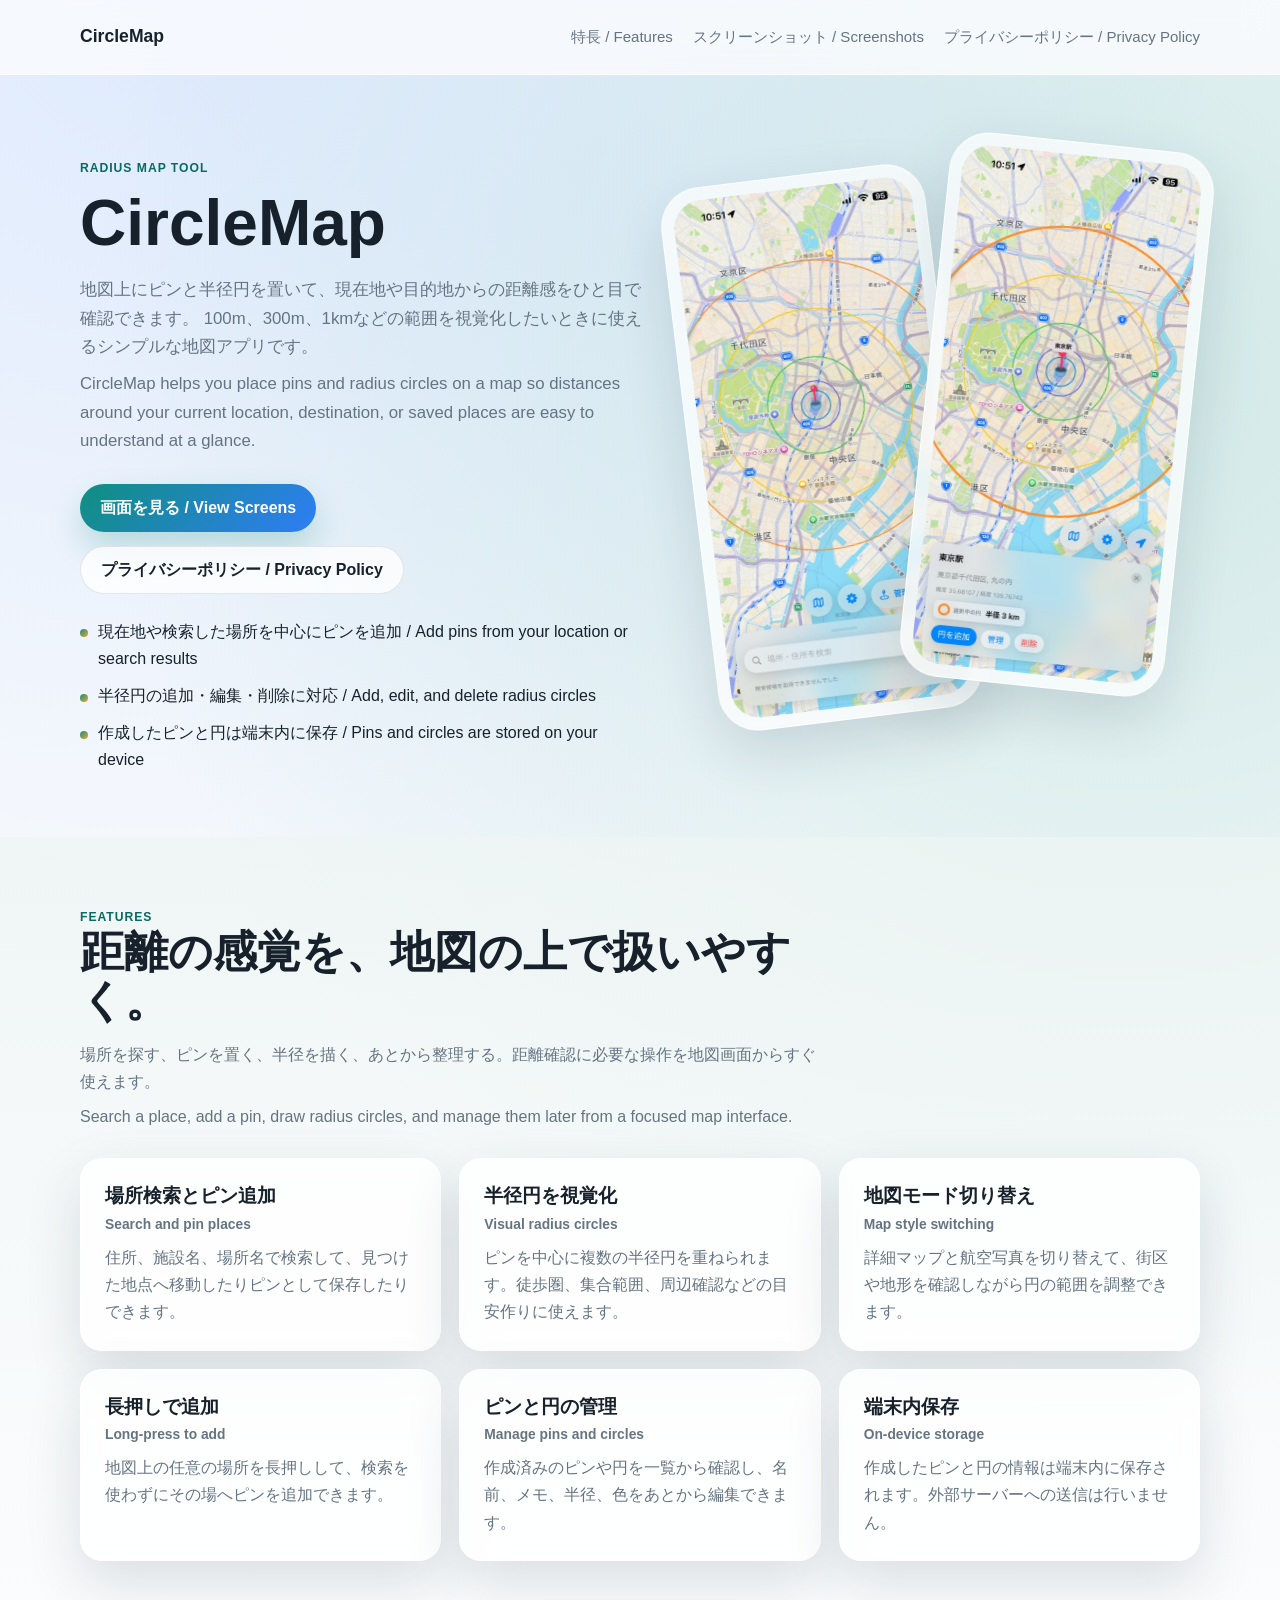
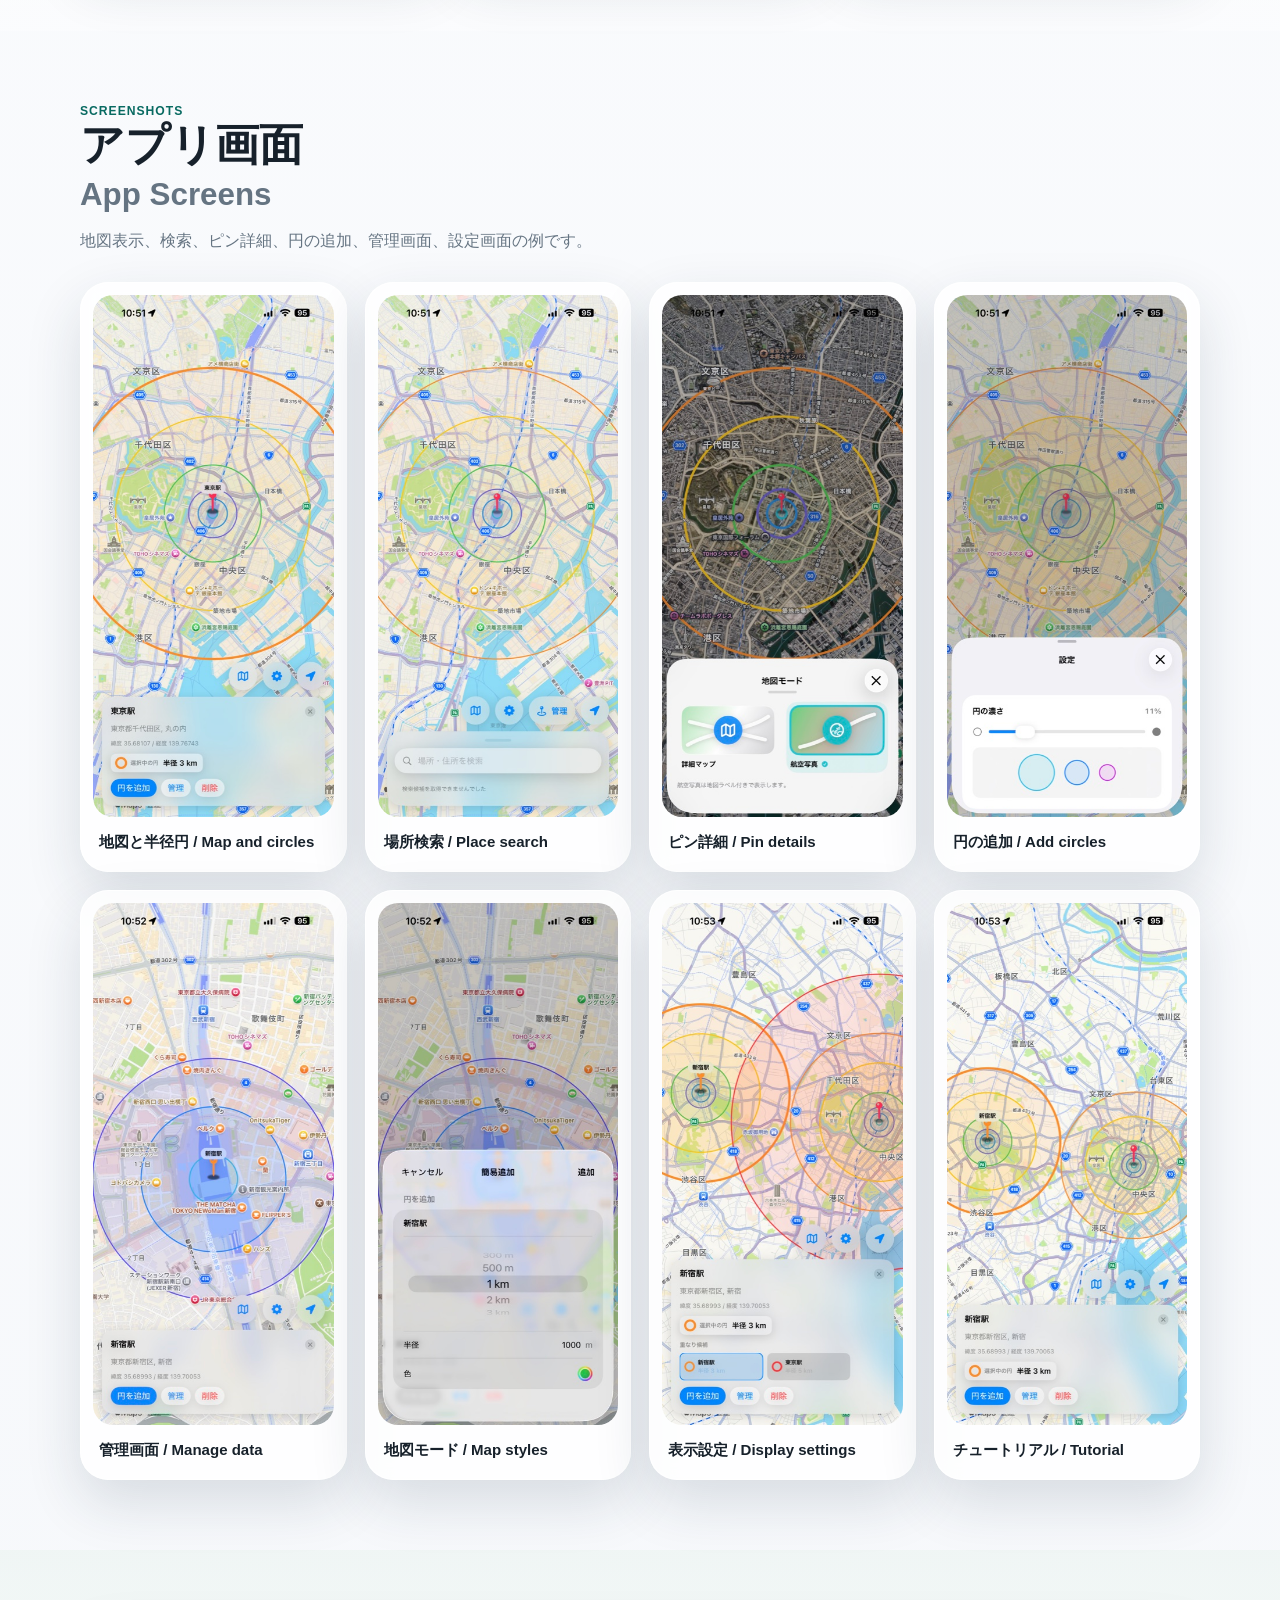
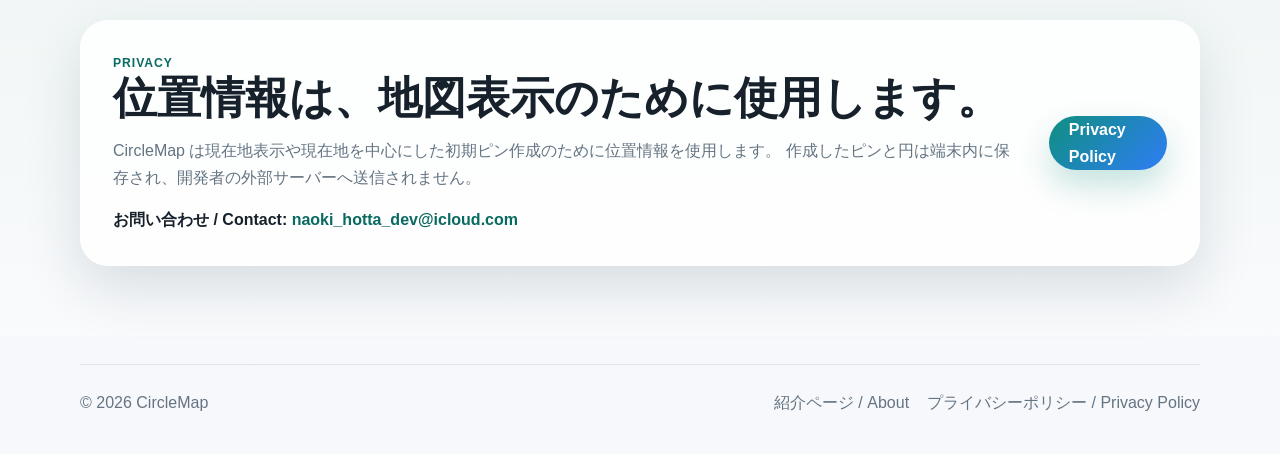
==== CircleMap/index.html @ 69ee6335 "初回コミット" ====
<!DOCTYPE html>
<html lang="ja">
  <head>
    <meta charset="UTF-8" />
    <meta name="viewport" content="width=device-width, initial-scale=1.0" />
    <title>CircleMap | 地図に半径円を描いて距離感をつかむアプリ</title>
    <meta
      name="description"
      content="CircleMapは、地図上にピンと半径円を配置して、目的地や現在地からの距離感を視覚的に把握できるiPhoneアプリです。"
    />
    <link rel="stylesheet" href="./styles.css" />
  </head>
  <body>
    <header class="site-header">
      <div class="container nav">
        <a class="brand" href="./index.html">CircleMap</a>
        <nav class="nav-links" aria-label="主要リンク">
          <a href="#features">特長 / Features</a>
          <a href="#screenshots">スクリーンショット / Screenshots</a>
          <a href="./privacy.html">プライバシーポリシー / Privacy Policy</a>
        </nav>
      </div>
    </header>

    <main>
      <section class="hero">
        <div class="container hero-grid">
          <div>
            <p class="eyebrow">Radius Map Tool</p>
            <h1>CircleMap</h1>
            <p class="lead">
              地図上にピンと半径円を置いて、現在地や目的地からの距離感をひと目で確認できます。
              100m、300m、1kmなどの範囲を視覚化したいときに使えるシンプルな地図アプリです。
              <span class="en-block">
                CircleMap helps you place pins and radius circles on a map so distances around your current location,
                destination, or saved places are easy to understand at a glance.
              </span>
            </p>
            <div class="cta-row">
              <a class="button primary" href="#screenshots">画面を見る / View Screens</a>
              <a class="button secondary" href="./privacy.html">プライバシーポリシー / Privacy Policy</a>
            </div>
            <ul class="quick-points">
              <li>現在地や検索した場所を中心にピンを追加 / Add pins from your location or search results</li>
              <li>半径円の追加・編集・削除に対応 / Add, edit, and delete radius circles</li>
              <li>作成したピンと円は端末内に保存 / Pins and circles are stored on your device</li>
            </ul>
          </div>

          <div class="phone-stage" aria-hidden="true">
            <figure class="phone back">
              <img src="./assets/search.jpg" alt="" />
            </figure>
            <figure class="phone front">
              <img src="./assets/overview.jpg" alt="" />
            </figure>
          </div>
        </div>
      </section>

      <section class="section alt" id="features">
        <div class="container">
          <div class="section-heading">
            <p class="eyebrow">Features</p>
            <h2>距離の感覚を、地図の上で扱いやすく。</h2>
            <p class="section-copy">
              場所を探す、ピンを置く、半径を描く、あとから整理する。距離確認に必要な操作を地図画面からすぐ使えます。
              <span class="en-block">
                Search a place, add a pin, draw radius circles, and manage them later from a focused map interface.
              </span>
            </p>
          </div>

          <div class="feature-grid">
            <article class="feature-card">
              <h3>場所検索とピン追加 <span class="en-inline">Search and pin places</span></h3>
              <p>
                住所、施設名、場所名で検索して、見つけた地点へ移動したりピンとして保存したりできます。
              </p>
            </article>
            <article class="feature-card">
              <h3>半径円を視覚化 <span class="en-inline">Visual radius circles</span></h3>
              <p>
                ピンを中心に複数の半径円を重ねられます。徒歩圏、集合範囲、周辺確認などの目安作りに使えます。
              </p>
            </article>
            <article class="feature-card">
              <h3>地図モード切り替え <span class="en-inline">Map style switching</span></h3>
              <p>
                詳細マップと航空写真を切り替えて、街区や地形を確認しながら円の範囲を調整できます。
              </p>
            </article>
            <article class="feature-card">
              <h3>長押しで追加 <span class="en-inline">Long-press to add</span></h3>
              <p>
                地図上の任意の場所を長押しして、検索を使わずにその場へピンを追加できます。
              </p>
            </article>
            <article class="feature-card">
              <h3>ピンと円の管理 <span class="en-inline">Manage pins and circles</span></h3>
              <p>
                作成済みのピンや円を一覧から確認し、名前、メモ、半径、色をあとから編集できます。
              </p>
            </article>
            <article class="feature-card">
              <h3>端末内保存 <span class="en-inline">On-device storage</span></h3>
              <p>
                作成したピンと円の情報は端末内に保存されます。外部サーバーへの送信は行いません。
              </p>
            </article>
          </div>
        </div>
      </section>

      <section class="section" id="screenshots">
        <div class="container">
          <div class="section-heading">
            <p class="eyebrow">Screenshots</p>
            <h2>アプリ画面 <span class="en-inline">App Screens</span></h2>
            <p class="section-copy">
              地図表示、検索、ピン詳細、円の追加、管理画面、設定画面の例です。
            </p>
          </div>

          <div class="gallery">
            <figure class="shot-card">
              <img src="./assets/overview.jpg" alt="地図上にピンと半径円を表示しているCircleMapのメイン画面" />
              <figcaption>地図と半径円 / Map and circles</figcaption>
            </figure>
            <figure class="shot-card">
              <img src="./assets/search.jpg" alt="場所検索の候補を表示している画面" />
              <figcaption>場所検索 / Place search</figcaption>
            </figure>
            <figure class="shot-card">
              <img src="./assets/pin-detail.jpg" alt="ピン詳細カードと半径円の操作画面" />
              <figcaption>ピン詳細 / Pin details</figcaption>
            </figure>
            <figure class="shot-card">
              <img src="./assets/circle-add.jpg" alt="半径円を追加する画面" />
              <figcaption>円の追加 / Add circles</figcaption>
            </figure>
            <figure class="shot-card">
              <img src="./assets/manage.jpg" alt="ピンと円の管理画面" />
              <figcaption>管理画面 / Manage data</figcaption>
            </figure>
            <figure class="shot-card">
              <img src="./assets/map-mode.jpg" alt="地図モードを選択する画面" />
              <figcaption>地図モード / Map styles</figcaption>
            </figure>
            <figure class="shot-card">
              <img src="./assets/settings.jpg" alt="円の表示設定画面" />
              <figcaption>表示設定 / Display settings</figcaption>
            </figure>
            <figure class="shot-card">
              <img src="./assets/tutorial.jpg" alt="初回チュートリアル画面" />
              <figcaption>チュートリアル / Tutorial</figcaption>
            </figure>
          </div>
        </div>
      </section>

      <section class="section alt">
        <div class="container info-row">
          <div>
            <p class="eyebrow">Privacy</p>
            <h2>位置情報は、地図表示のために使用します。</h2>
            <p class="section-copy">
              CircleMap は現在地表示や現在地を中心にした初期ピン作成のために位置情報を使用します。
              作成したピンと円は端末内に保存され、開発者の外部サーバーへ送信されません。
            </p>
            <p class="contact-line">
              お問い合わせ / Contact: <a href="mailto:naoki_hotta_dev@icloud.com">naoki_hotta_dev@icloud.com</a>
            </p>
          </div>
          <a class="button primary" href="./privacy.html">Privacy Policy</a>
        </div>
      </section>
    </main>

    <footer class="site-footer">
      <div class="container footer-row">
        <p>© 2026 CircleMap</p>
        <div class="footer-links">
          <a href="./index.html">紹介ページ / About</a>
          <a href="./privacy.html">プライバシーポリシー / Privacy Policy</a>
        </div>
      </div>
    </footer>
  </body>
</html>
---- CircleMap/styles.css ----
:root {
  --bg: #f6f8fb;
  --surface: #ffffff;
  --surface-soft: #eef5f3;
  --text: #17212b;
  --muted: #657482;
  --line: rgba(23, 33, 43, 0.1);
  --primary: #0f8f7f;
  --primary-dark: #086a61;
  --accent: #2f7df6;
  --warning: #f0a529;
  --shadow: 0 22px 56px rgba(28, 53, 70, 0.14);
  --container: 1120px;
}

* {
  box-sizing: border-box;
}

html {
  scroll-behavior: smooth;
}

body {
  margin: 0;
  font-family: "Hiragino Sans", "Noto Sans JP", "Yu Gothic", -apple-system, BlinkMacSystemFont, sans-serif;
  color: var(--text);
  background:
    radial-gradient(circle at 12% 0%, rgba(47, 125, 246, 0.14), transparent 28%),
    radial-gradient(circle at 88% 10%, rgba(15, 143, 127, 0.18), transparent 30%),
    linear-gradient(180deg, #fbfcfe 0%, var(--bg) 100%);
  line-height: 1.7;
}

a {
  color: inherit;
  text-decoration: none;
}

img {
  display: block;
  max-width: 100%;
}

.container {
  width: min(calc(100% - 40px), var(--container));
  margin: 0 auto;
}

.narrow {
  width: min(calc(100% - 40px), 820px);
}

.site-header {
  position: sticky;
  top: 0;
  z-index: 10;
  background: rgba(251, 252, 254, 0.82);
  border-bottom: 1px solid rgba(255, 255, 255, 0.85);
  backdrop-filter: blur(16px);
}

.nav,
.nav-links,
.hero-grid,
.cta-row,
.info-row,
.footer-row {
  display: flex;
  align-items: center;
}

.nav {
  min-height: 74px;
  justify-content: space-between;
  gap: 24px;
}

.brand {
  font-size: 1.1rem;
  font-weight: 800;
}

.nav-links {
  gap: 20px;
  color: var(--muted);
  font-size: 0.94rem;
}

.nav-links a:hover,
.footer-links a:hover {
  color: var(--primary);
}

.hero {
  padding: 66px 0 46px;
}

.hero-grid {
  display: grid;
  grid-template-columns: 1.05fr 0.95fr;
  gap: 44px;
}

.eyebrow,
.policy-date {
  margin: 0;
  color: var(--primary-dark);
  font-size: 0.76rem;
  font-weight: 800;
  letter-spacing: 0.08em;
  text-transform: uppercase;
}

h1,
h2,
h3,
p,
figure,
ul {
  margin: 0;
}

h1 {
  margin-top: 12px;
  font-size: clamp(2.55rem, 5vw, 4.8rem);
  line-height: 1.02;
}

h2 {
  font-size: clamp(1.75rem, 3.4vw, 3rem);
  line-height: 1.14;
}

h3 {
  font-size: 1.2rem;
  line-height: 1.35;
}

.lead {
  margin-top: 20px;
  color: var(--muted);
  font-size: 1.05rem;
}

.en-block,
.en-inline,
.policy-card p {
  color: var(--muted);
}

.en-block {
  display: block;
  margin-top: 8px;
}

.en-inline {
  display: block;
  margin-top: 6px;
  font-size: 0.72em;
  font-weight: 700;
}

.cta-row {
  gap: 14px;
  flex-wrap: wrap;
  margin-top: 28px;
}

.button {
  display: inline-flex;
  align-items: center;
  justify-content: center;
  min-height: 48px;
  padding: 0 20px;
  border-radius: 999px;
  font-weight: 800;
}

.button.primary {
  color: #fff;
  background: linear-gradient(135deg, var(--primary), var(--accent));
  box-shadow: 0 16px 32px rgba(15, 143, 127, 0.24);
}

.button.secondary {
  background: rgba(255, 255, 255, 0.78);
  border: 1px solid var(--line);
}

.quick-points {
  display: grid;
  gap: 10px;
  padding: 0;
  margin-top: 24px;
  list-style: none;
}

.quick-points li,
.policy-list li {
  position: relative;
  padding-left: 18px;
}

.quick-points li::before,
.policy-list li::before {
  position: absolute;
  top: 0.72em;
  left: 0;
  width: 8px;
  height: 8px;
  content: "";
  background: linear-gradient(135deg, var(--primary), var(--warning));
  border-radius: 50%;
}

.phone-stage {
  position: relative;
  min-height: 650px;
}

.phone {
  position: absolute;
  width: 52%;
  padding: 12px;
  background: rgba(255, 255, 255, 0.7);
  border: 1px solid rgba(255, 255, 255, 0.88);
  border-radius: 40px;
  box-shadow: var(--shadow);
  backdrop-filter: blur(10px);
}

.phone img {
  border-radius: 28px;
}

.phone.back {
  left: 0;
  bottom: 70px;
  transform: rotate(-7deg);
}

.phone.front {
  right: 10px;
  top: 0;
  transform: rotate(6deg);
}

.section {
  padding: 70px 0;
}

.section.alt {
  background: linear-gradient(180deg, rgba(238, 245, 243, 0.8), rgba(255, 255, 255, 0.36));
}

.section-heading {
  max-width: 740px;
  margin-bottom: 28px;
}

.section-copy {
  margin-top: 14px;
  color: var(--muted);
}

.feature-grid,
.gallery {
  display: grid;
  gap: 18px;
}

.feature-grid {
  grid-template-columns: repeat(3, minmax(0, 1fr));
}

.feature-card,
.shot-card,
.policy-card,
.info-row {
  background: rgba(255, 255, 255, 0.82);
  border: 1px solid rgba(255, 255, 255, 0.88);
  box-shadow: var(--shadow);
  backdrop-filter: blur(10px);
}

.feature-card {
  padding: 24px;
  border-radius: 22px;
}

.feature-card p {
  margin-top: 10px;
  color: var(--muted);
}

.gallery {
  grid-template-columns: repeat(4, minmax(0, 1fr));
}

.shot-card {
  padding: 12px;
  border-radius: 28px;
}

.shot-card img {
  width: 100%;
  aspect-ratio: 1320 / 2868;
  object-fit: cover;
  background: #e1e9ee;
  border-radius: 20px;
}

.shot-card figcaption {
  padding: 12px 6px 4px;
  font-size: 0.94rem;
  font-weight: 700;
}

.info-row {
  justify-content: space-between;
  gap: 24px;
  padding: 32px;
  border-radius: 28px;
}

.contact-line {
  margin-top: 14px;
  font-weight: 800;
}

.contact-line a {
  color: var(--primary-dark);
}

.policy-main {
  padding-bottom: 28px;
}

.policy-hero {
  padding: 70px 0 24px;
}

.policy-date {
  margin-top: 22px;
}

.policy-card {
  padding: 34px;
  border-radius: 28px;
}

.policy-card h2 {
  margin-top: 28px;
  font-size: 1.4rem;
}

.policy-card h2:first-child {
  margin-top: 0;
}

.policy-card p {
  margin-top: 10px;
}

.policy-list {
  display: grid;
  gap: 10px;
  padding: 0;
  margin-top: 12px;
  list-style: none;
  color: var(--muted);
}

.site-footer {
  padding: 28px 0 38px;
}

.footer-row {
  justify-content: space-between;
  gap: 18px;
  padding-top: 24px;
  color: var(--muted);
  border-top: 1px solid var(--line);
}

.footer-links {
  display: flex;
  gap: 18px;
}

@media (max-width: 980px) {
  .hero-grid {
    grid-template-columns: 1fr 1fr;
    gap: 28px;
  }

  .feature-grid {
    grid-template-columns: 1fr;
  }

  .gallery {
    grid-template-columns: repeat(2, minmax(0, 1fr));
  }

  .phone-stage {
    min-height: 580px;
  }
}

@media (max-width: 720px) {
  .nav {
    min-height: auto;
    padding: 16px 0;
    align-items: flex-start;
    flex-direction: column;
  }

  .nav-links {
    flex-wrap: wrap;
    gap: 12px;
  }

  .hero {
    padding-top: 42px;
  }

  .hero-grid,
  .gallery {
    grid-template-columns: 1fr;
  }

  .phone-stage {
    min-height: 520px;
  }

  .phone {
    width: 62%;
  }

  .section,
  .policy-hero {
    padding: 52px 0;
  }

  .info-row,
  .footer-row {
    align-items: flex-start;
    flex-direction: column;
  }
}
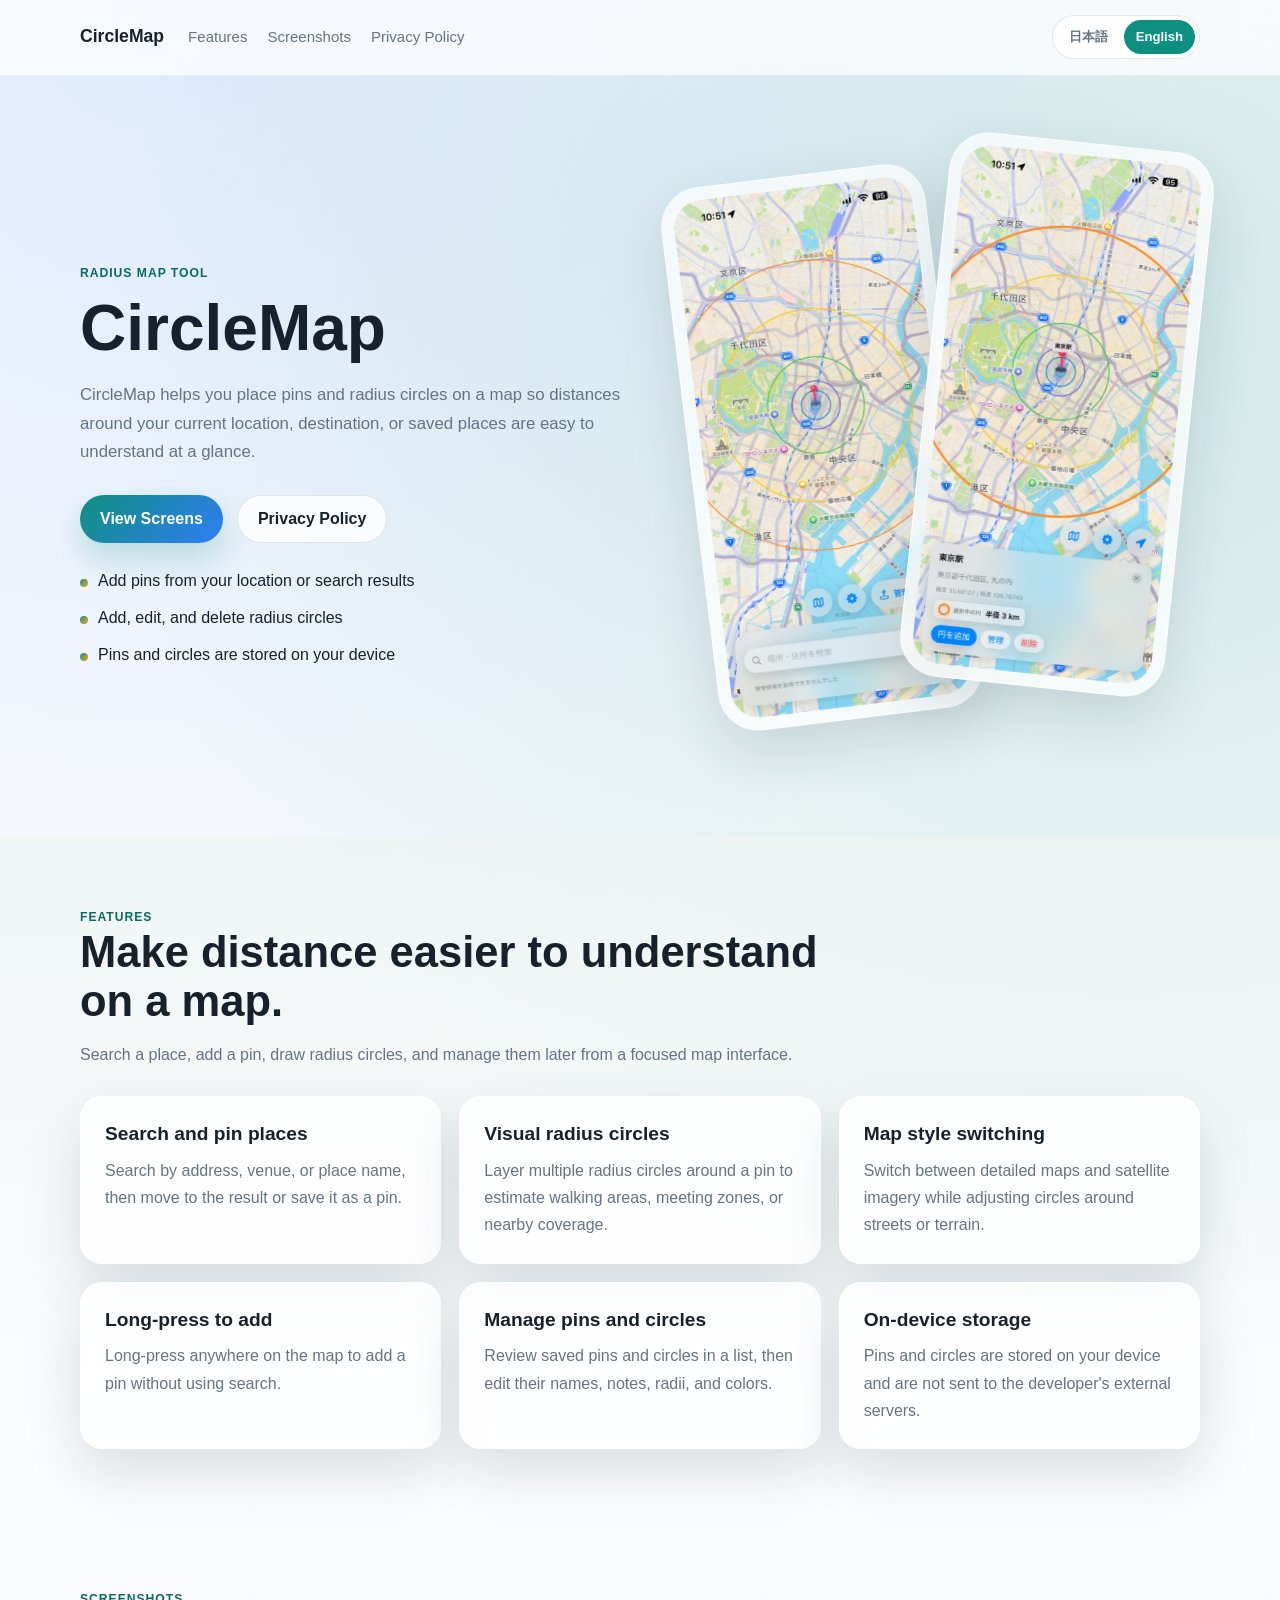
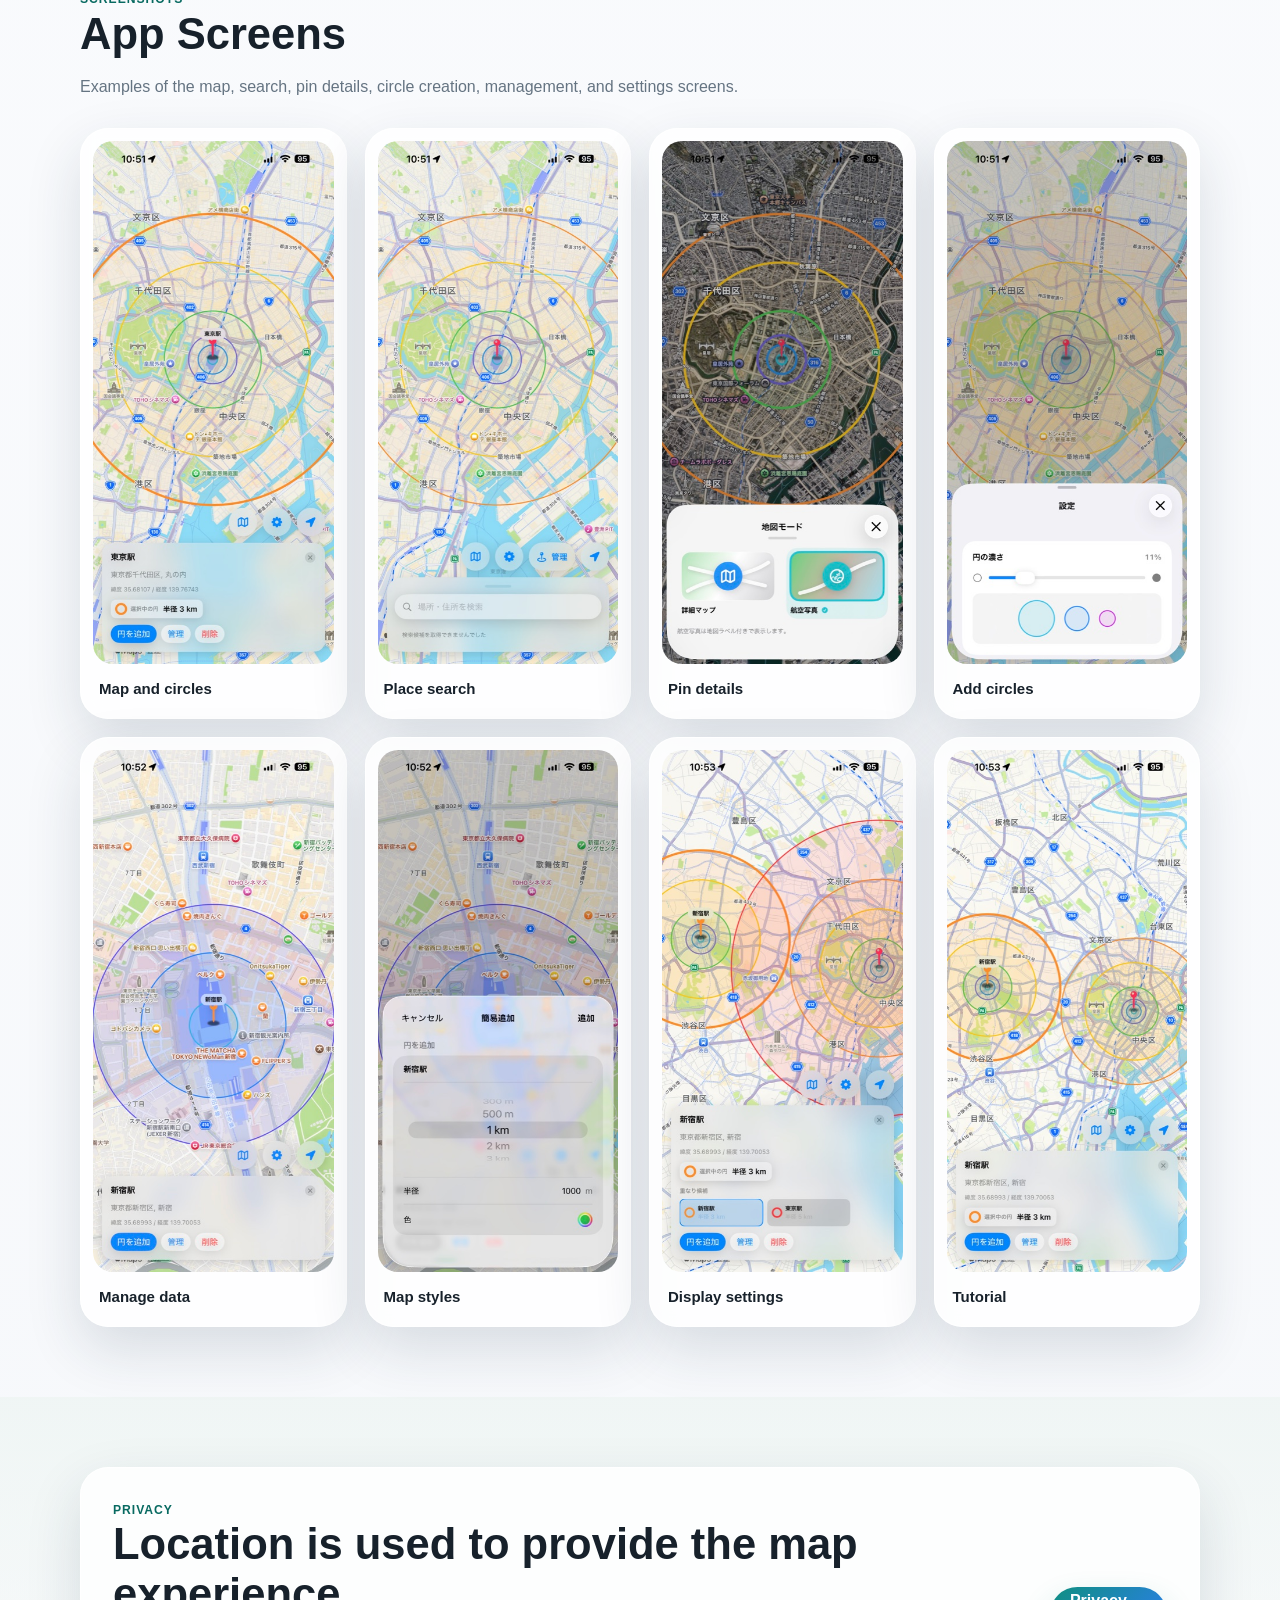
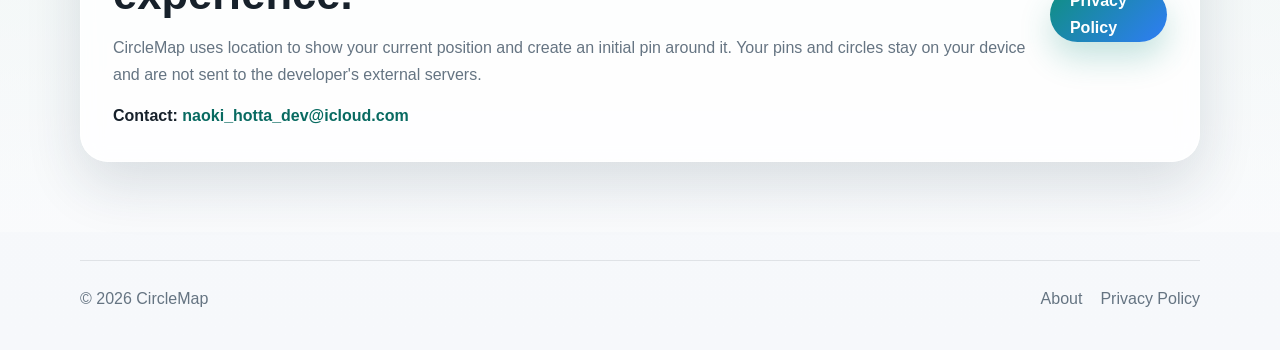
==== commit bb105e69: "言語選択できるように対応" ====
--- a/CircleMap/index.html
+++ b/CircleMap/index.html
@@ -8,6 +8,7 @@
       name="description"
       content="CircleMapは、地図上にピンと半径円を配置して、目的地や現在地からの距離感を視覚的に把握できるiPhoneアプリです。"
     />
+    <link rel="stylesheet" href="../language.css" />
     <link rel="stylesheet" href="./styles.css" />
   </head>
   <body>
@@ -62,7 +63,7 @@
         <div class="container">
           <div class="section-heading">
             <p class="eyebrow">Features</p>
-            <h2>距離の感覚を、地図の上で扱いやすく。</h2>
+            <h2 data-i18n="circle.features.title">距離の感覚を、地図の上で扱いやすく。</h2>
             <p class="section-copy">
               場所を探す、ピンを置く、半径を描く、あとから整理する。距離確認に必要な操作を地図画面からすぐ使えます。
               <span class="en-block">
@@ -74,37 +75,37 @@
           <div class="feature-grid">
             <article class="feature-card">
               <h3>場所検索とピン追加 <span class="en-inline">Search and pin places</span></h3>
-              <p>
+              <p data-i18n="circle.feature.search">
                 住所、施設名、場所名で検索して、見つけた地点へ移動したりピンとして保存したりできます。
               </p>
             </article>
             <article class="feature-card">
               <h3>半径円を視覚化 <span class="en-inline">Visual radius circles</span></h3>
-              <p>
+              <p data-i18n="circle.feature.radius">
                 ピンを中心に複数の半径円を重ねられます。徒歩圏、集合範囲、周辺確認などの目安作りに使えます。
               </p>
             </article>
             <article class="feature-card">
               <h3>地図モード切り替え <span class="en-inline">Map style switching</span></h3>
-              <p>
+              <p data-i18n="circle.feature.map">
                 詳細マップと航空写真を切り替えて、街区や地形を確認しながら円の範囲を調整できます。
               </p>
             </article>
             <article class="feature-card">
               <h3>長押しで追加 <span class="en-inline">Long-press to add</span></h3>
-              <p>
+              <p data-i18n="circle.feature.longpress">
                 地図上の任意の場所を長押しして、検索を使わずにその場へピンを追加できます。
               </p>
             </article>
             <article class="feature-card">
               <h3>ピンと円の管理 <span class="en-inline">Manage pins and circles</span></h3>
-              <p>
+              <p data-i18n="circle.feature.manage">
                 作成済みのピンや円を一覧から確認し、名前、メモ、半径、色をあとから編集できます。
               </p>
             </article>
             <article class="feature-card">
               <h3>端末内保存 <span class="en-inline">On-device storage</span></h3>
-              <p>
+              <p data-i18n="circle.feature.storage">
                 作成したピンと円の情報は端末内に保存されます。外部サーバーへの送信は行いません。
               </p>
             </article>
@@ -117,7 +118,7 @@
           <div class="section-heading">
             <p class="eyebrow">Screenshots</p>
             <h2>アプリ画面 <span class="en-inline">App Screens</span></h2>
-            <p class="section-copy">
+            <p class="section-copy" data-i18n="circle.screens.copy">
               地図表示、検索、ピン詳細、円の追加、管理画面、設定画面の例です。
             </p>
           </div>
@@ -163,8 +164,8 @@
         <div class="container info-row">
           <div>
             <p class="eyebrow">Privacy</p>
-            <h2>位置情報は、地図表示のために使用します。</h2>
-            <p class="section-copy">
+            <h2 data-i18n="circle.privacy.title">位置情報は、地図表示のために使用します。</h2>
+            <p class="section-copy" data-i18n="circle.privacy.copy">
               CircleMap は現在地表示や現在地を中心にした初期ピン作成のために位置情報を使用します。
               作成したピンと円は端末内に保存され、開発者の外部サーバーへ送信されません。
             </p>
@@ -186,5 +187,6 @@
         </div>
       </div>
     </footer>
+    <script src="../language.js"></script>
   </body>
 </html>
--- a/language.css
+++ b/language.css
@@ -0,0 +1,92 @@
+[data-language="ja"] [data-lang="en"],
+[data-language="en"] [data-lang="ja"] {
+  display: none !important;
+}
+
+[data-language="en"] .en-inline,
+[data-language="en"] .en-title,
+[data-language="en"] .subtle-inline {
+  margin: 0;
+  color: inherit;
+  font: inherit;
+  letter-spacing: inherit;
+}
+
+.apps-language-switch {
+  display: inline-flex;
+  flex: 0 0 auto;
+  gap: 4px;
+  padding: 4px;
+  color: var(--text, #17212b);
+  background: color-mix(in srgb, var(--surface, #fff) 88%, transparent);
+  border: 1px solid var(--line, rgba(23, 33, 43, 0.14));
+  border-radius: 999px;
+}
+
+.apps-language-switch button {
+  min-height: 34px;
+  padding: 0 12px;
+  color: var(--muted, #657482);
+  font: inherit;
+  font-size: 0.82rem;
+  font-weight: 800;
+  line-height: 1;
+  white-space: nowrap;
+  cursor: pointer;
+  background: transparent;
+  border: 0;
+  border-radius: 999px;
+}
+
+.apps-language-switch button:hover {
+  color: var(--text, #17212b);
+}
+
+.apps-language-switch button:focus-visible {
+  outline: 3px solid color-mix(in srgb, var(--primary, #0f7cff) 35%, transparent);
+  outline-offset: 2px;
+}
+
+.apps-language-switch button[aria-pressed="true"] {
+  color: #fff;
+  background: var(--primary, #0f7cff);
+}
+
+.container > header > .apps-language-switch,
+.wrap > .apps-language-switch {
+  display: flex;
+  width: fit-content;
+  margin: 0 0 24px auto;
+}
+
+.site-header .nav > .apps-language-switch {
+  margin-left: auto;
+}
+
+@media (max-width: 900px) {
+  .site-header .nav:has(.apps-language-switch) {
+    flex-wrap: wrap;
+    padding-top: 12px;
+    padding-bottom: 12px;
+  }
+
+  .site-header .nav:has(.apps-language-switch) > .nav-links {
+    order: 3;
+    width: 100%;
+  }
+}
+
+@media (max-width: 720px) {
+  .apps-language-switch button {
+    min-height: 38px;
+  }
+
+  [data-language="en"] .hero-copy {
+    min-width: 0;
+  }
+
+  [data-language="en"] .hero-line {
+    white-space: normal;
+    overflow-wrap: anywhere;
+  }
+}
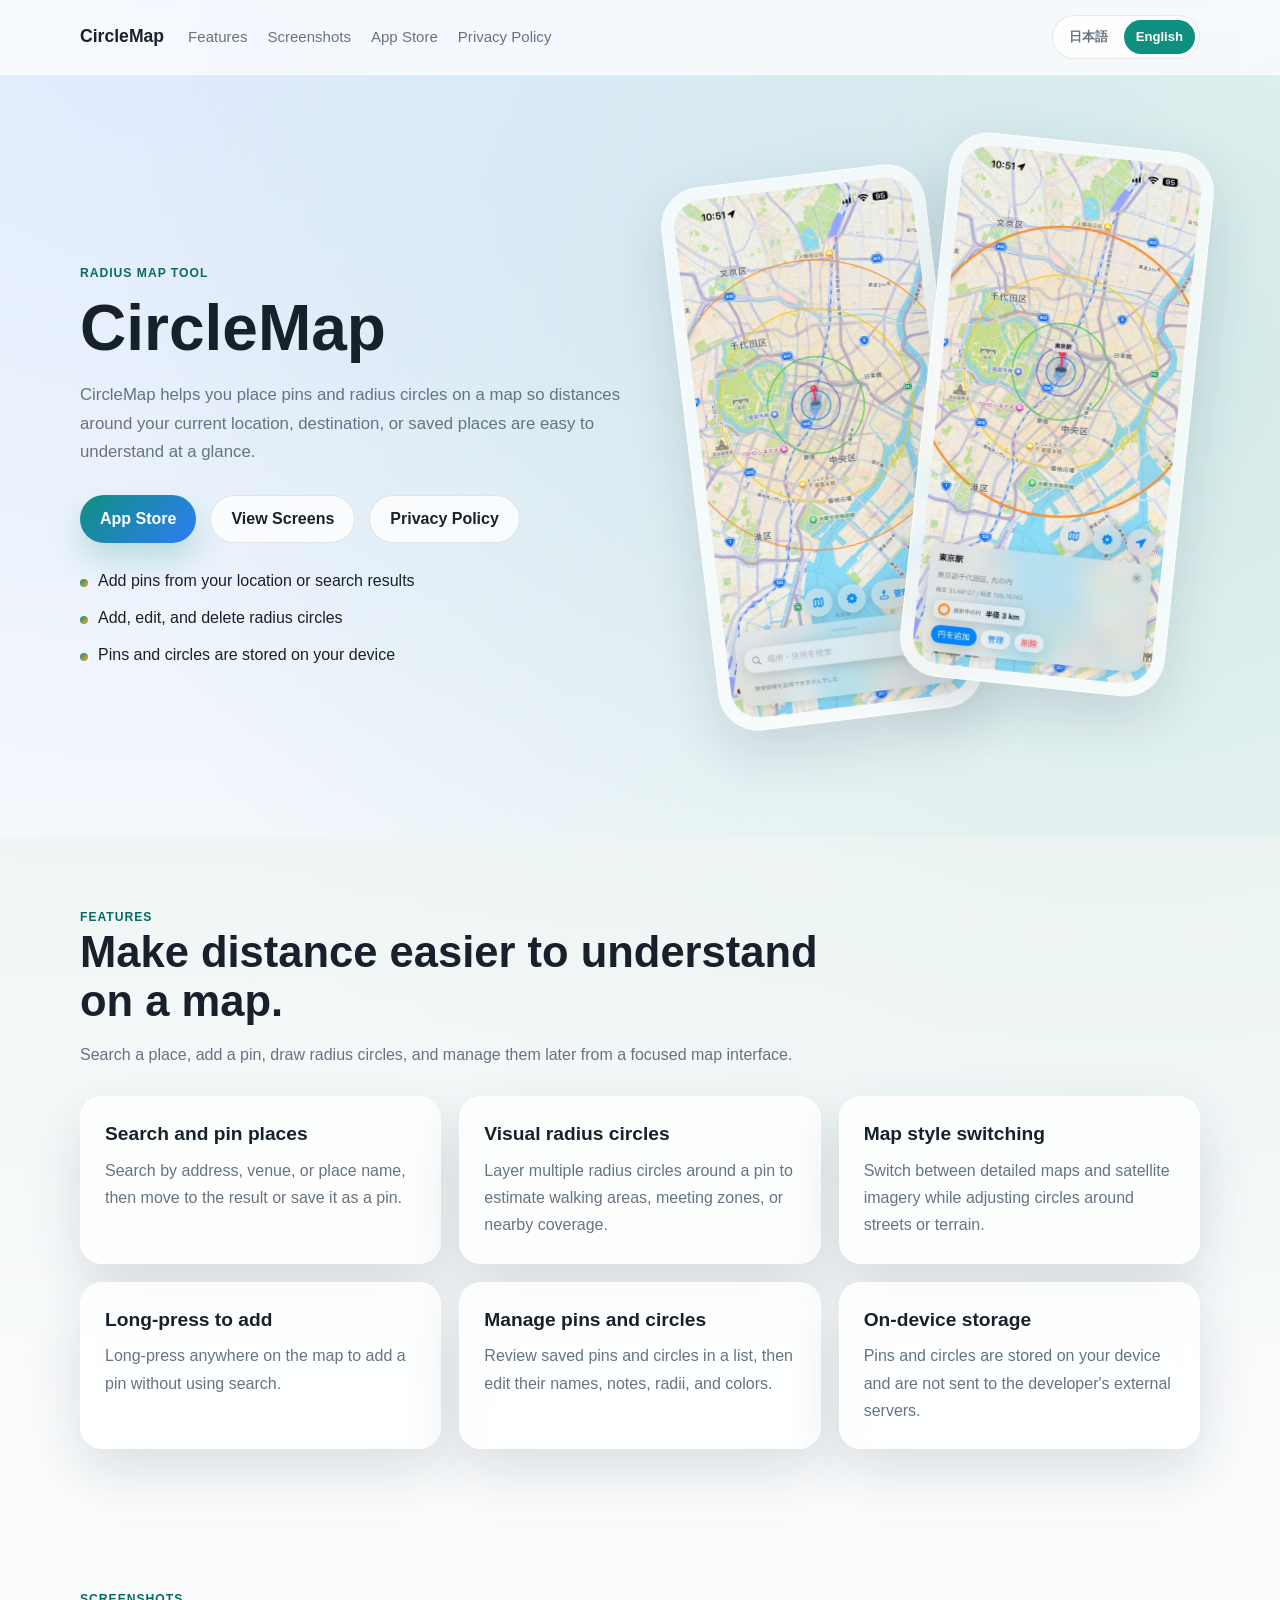
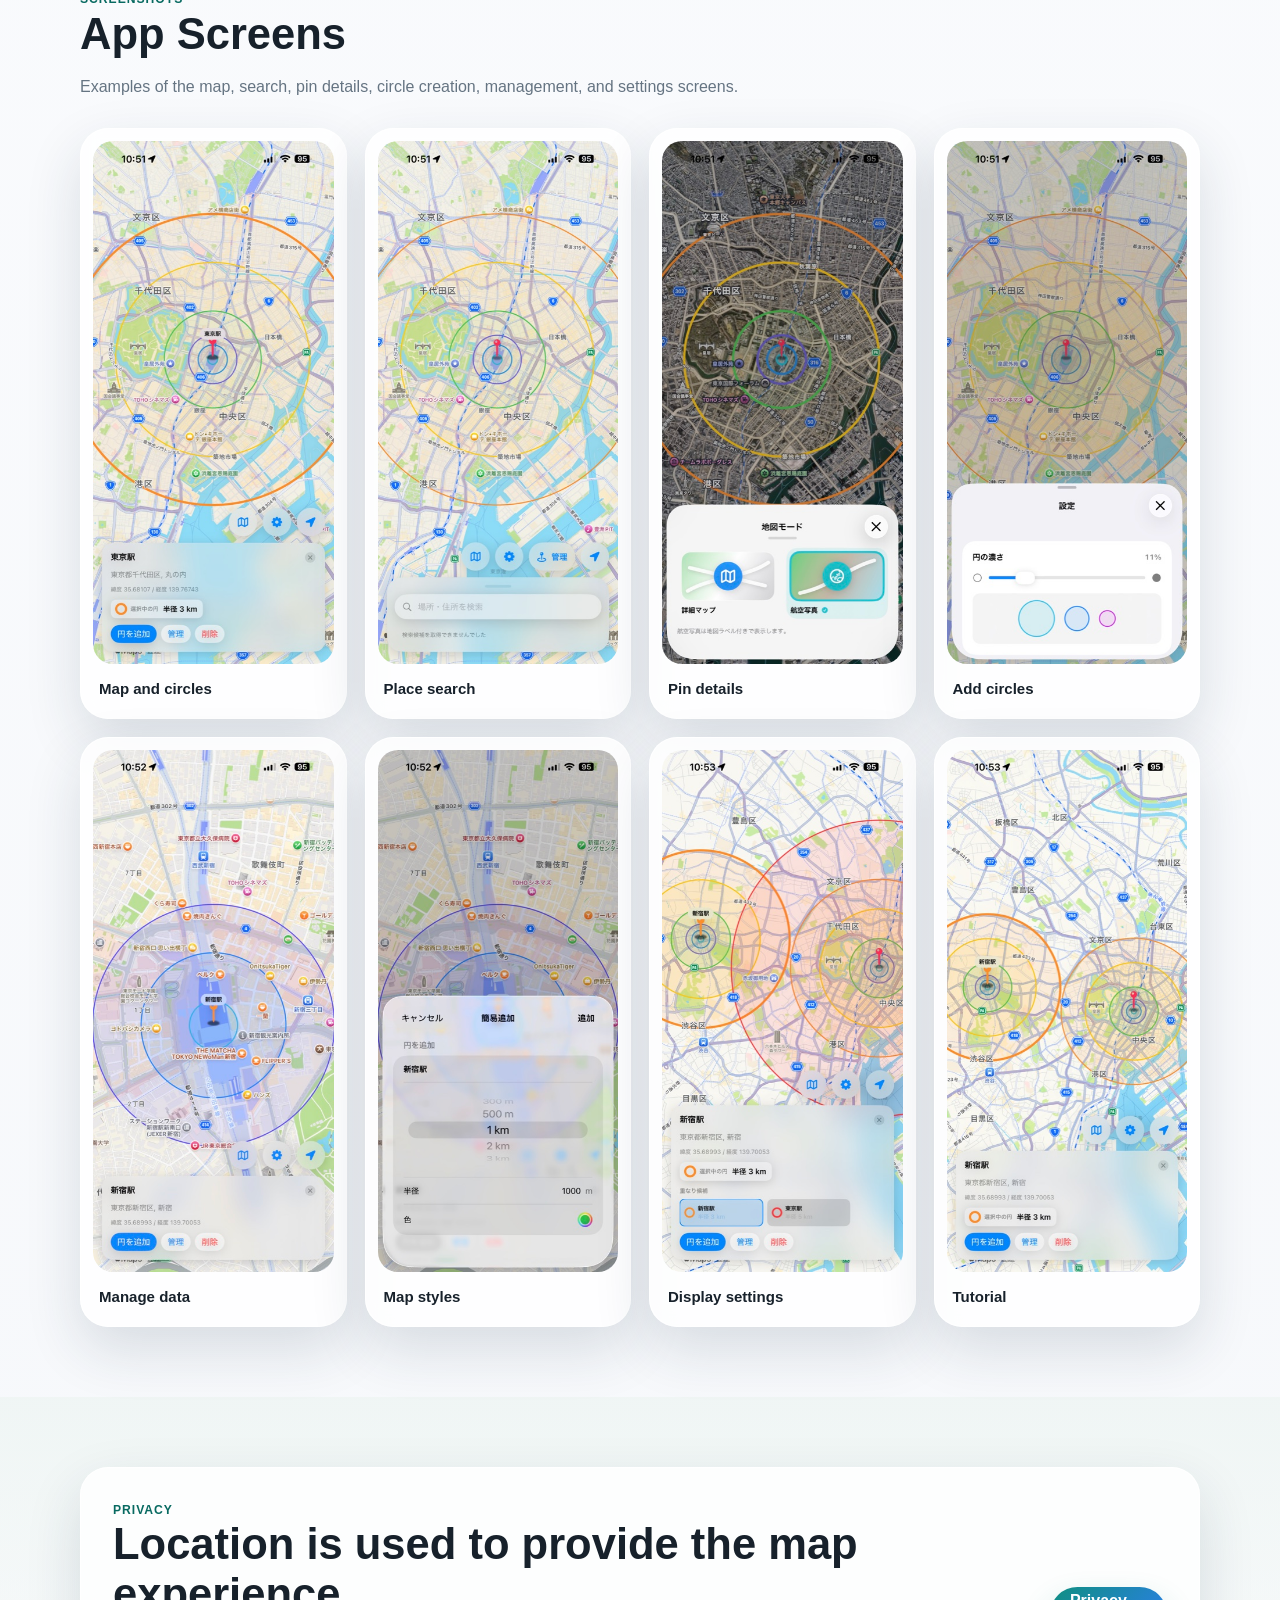
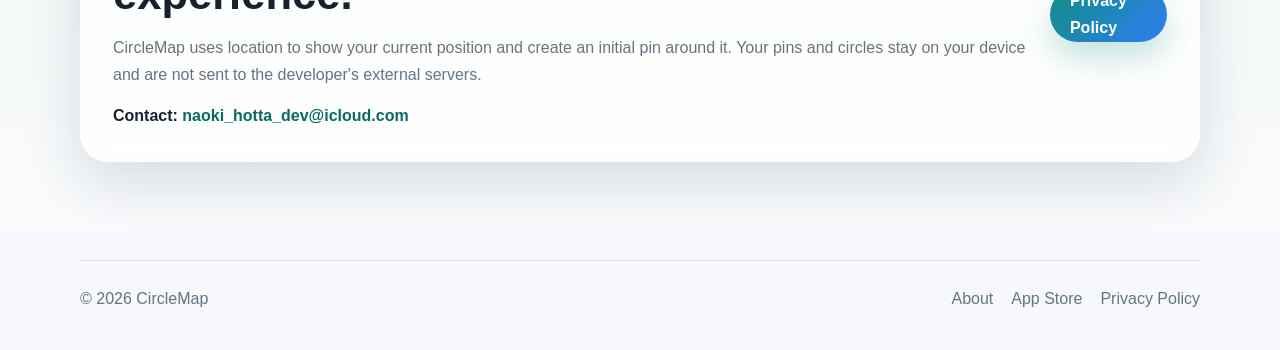
==== commit 8e845b06: "ストアリンク追加" ====
--- a/CircleMap/index.html
+++ b/CircleMap/index.html
@@ -18,6 +18,7 @@
         <nav class="nav-links" aria-label="主要リンク">
           <a href="#features">特長 / Features</a>
           <a href="#screenshots">スクリーンショット / Screenshots</a>
+          <a href="https://apps.apple.com/jp/app/circlemap-%E5%90%8C%E5%BF%83%E5%86%86%E3%83%9E%E3%83%83%E3%83%97/id6740738778">App Store</a>
           <a href="./privacy.html">プライバシーポリシー / Privacy Policy</a>
         </nav>
       </div>
@@ -38,7 +39,8 @@
               </span>
             </p>
             <div class="cta-row">
-              <a class="button primary" href="#screenshots">画面を見る / View Screens</a>
+              <a class="button primary" href="https://apps.apple.com/jp/app/circlemap-%E5%90%8C%E5%BF%83%E5%86%86%E3%83%9E%E3%83%83%E3%83%97/id6740738778">App Store</a>
+              <a class="button secondary" href="#screenshots">画面を見る / View Screens</a>
               <a class="button secondary" href="./privacy.html">プライバシーポリシー / Privacy Policy</a>
             </div>
             <ul class="quick-points">
@@ -183,6 +185,7 @@
         <p>© 2026 CircleMap</p>
         <div class="footer-links">
           <a href="./index.html">紹介ページ / About</a>
+          <a href="https://apps.apple.com/jp/app/circlemap-%E5%90%8C%E5%BF%83%E5%86%86%E3%83%9E%E3%83%83%E3%83%97/id6740738778">App Store</a>
           <a href="./privacy.html">プライバシーポリシー / Privacy Policy</a>
         </div>
       </div>
